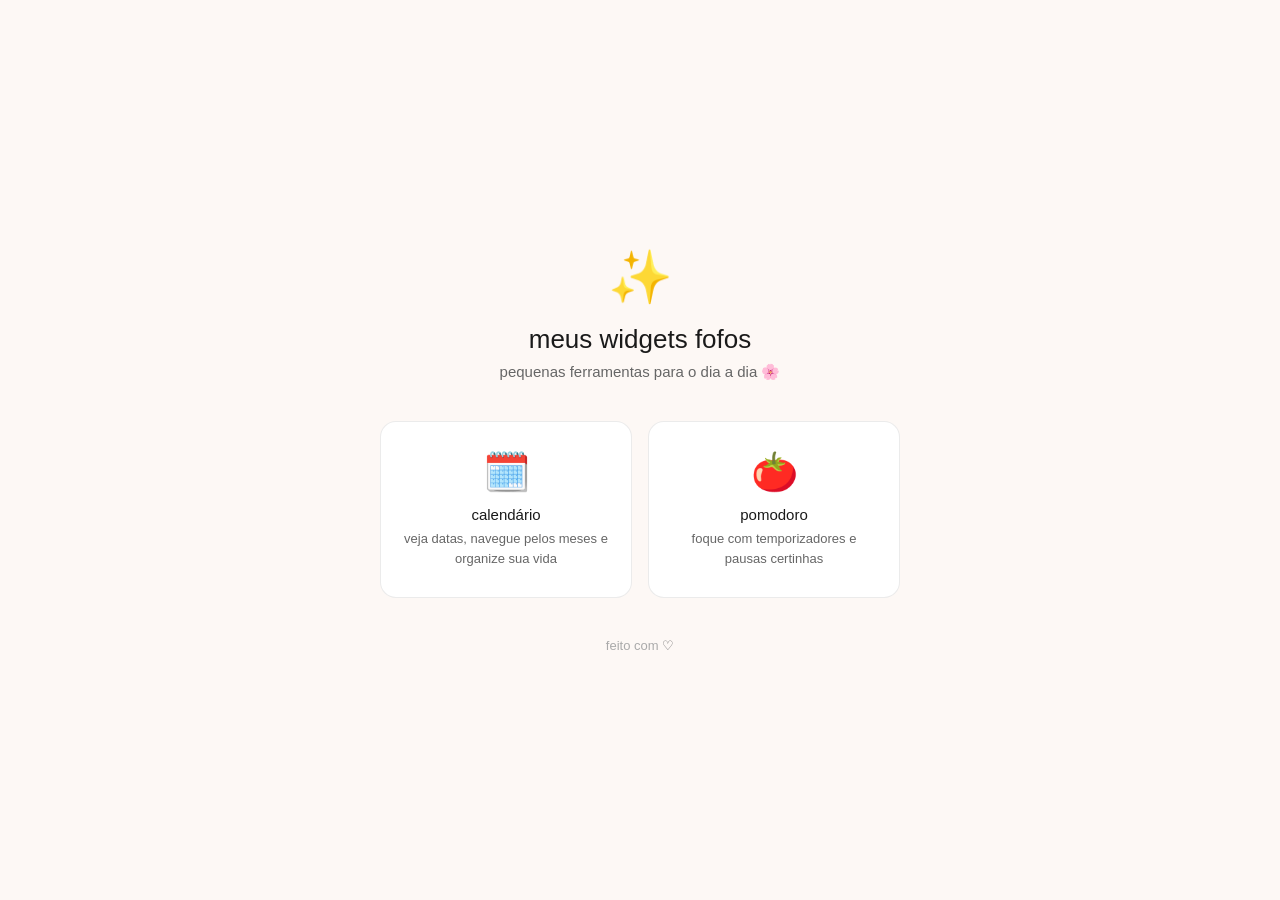
==== docs/index.html @ a5bf7abe "Add initial HTML structure for widgets page" ====
<!DOCTYPE html>
<html lang="pt-BR">
<head>
  <meta charset="UTF-8" />
  <meta name="viewport" content="width=device-width, initial-scale=1.0" />
  <title>meus widgets fofos ✨</title>
  <style>
    *, *::before, *::after { box-sizing: border-box; margin: 0; padding: 0; }

    :root {
      --bg: #fdf8f5;
      --surface: #ffffff;
      --border: rgba(0, 0, 0, 0.08);
      --border-hover: rgba(0, 0, 0, 0.18);
      --text-primary: #1a1a1a;
      --text-secondary: #666;
      --text-tertiary: #aaa;
      --radius-lg: 16px;
    }

    @media (prefers-color-scheme: dark) {
      :root {
        --bg: #1a1814;
        --surface: #252320;
        --border: rgba(255, 255, 255, 0.08);
        --border-hover: rgba(255, 255, 255, 0.2);
        --text-primary: #f0ece8;
        --text-secondary: #999;
        --text-tertiary: #555;
      }
    }

    body {
      font-family: -apple-system, BlinkMacSystemFont, "Segoe UI", sans-serif;
      background: var(--bg);
      color: var(--text-primary);
      min-height: 100vh;
      display: flex;
      flex-direction: column;
      align-items: center;
      justify-content: center;
      padding: 2rem 1rem;
    }

    .hero {
      text-align: center;
      margin-bottom: 2.5rem;
    }

    .hero-emoji {
      font-size: 52px;
      display: block;
      margin-bottom: 1rem;
      animation: float 3s ease-in-out infinite;
    }

    @keyframes float {
      0%, 100% { transform: translateY(0); }
      50% { transform: translateY(-8px); }
    }

    .hero h1 {
      font-size: 26px;
      font-weight: 500;
      color: var(--text-primary);
      margin-bottom: 0.5rem;
    }

    .hero p {
      font-size: 15px;
      color: var(--text-secondary);
    }

    .grid {
      display: grid;
      grid-template-columns: repeat(auto-fit, minmax(200px, 1fr));
      gap: 16px;
      width: 100%;
      max-width: 520px;
      margin-bottom: 2.5rem;
    }

    .card {
      background: var(--surface);
      border: 0.5px solid var(--border);
      border-radius: var(--radius-lg);
      padding: 1.75rem 1.25rem;
      text-align: center;
      cursor: pointer;
      transition: border-color 0.2s, transform 0.15s;
      text-decoration: none;
      display: block;
    }

    .card:hover {
      border-color: var(--border-hover);
      transform: translateY(-4px);
    }

    .card:active {
      transform: scale(0.97);
    }

    .card-emoji {
      font-size: 38px;
      display: block;
      margin-bottom: 0.75rem;
    }

    .card-title {
      font-size: 15px;
      font-weight: 500;
      color: var(--text-primary);
      margin-bottom: 6px;
    }

    .card-desc {
      font-size: 13px;
      color: var(--text-secondary);
      line-height: 1.55;
    }

    footer {
      font-size: 13px;
      color: var(--text-tertiary);
    }

    footer span {
      color: var(--text-secondary);
    }
  </style>
</head>
<body>

  <div class="hero">
    <span class="hero-emoji">✨</span>
    <h1>meus widgets fofos</h1>
    <p>pequenas ferramentas para o dia a dia 🌸</p>
  </div>

  <div class="grid">
    <a class="card" href="calendario.html">
      <span class="card-emoji">🗓️</span>
      <p class="card-title">calendário</p>
      <p class="card-desc">veja datas, navegue pelos meses e organize sua vida</p>
    </a>

    <a class="card" href="pomodoro.html">
      <span class="card-emoji">🍅</span>
      <p class="card-title">pomodoro</p>
      <p class="card-desc">foque com temporizadores e pausas certinhas</p>
    </a>
  </div>

  <footer>feito com <span>♡</span></footer>

</body>
</html>
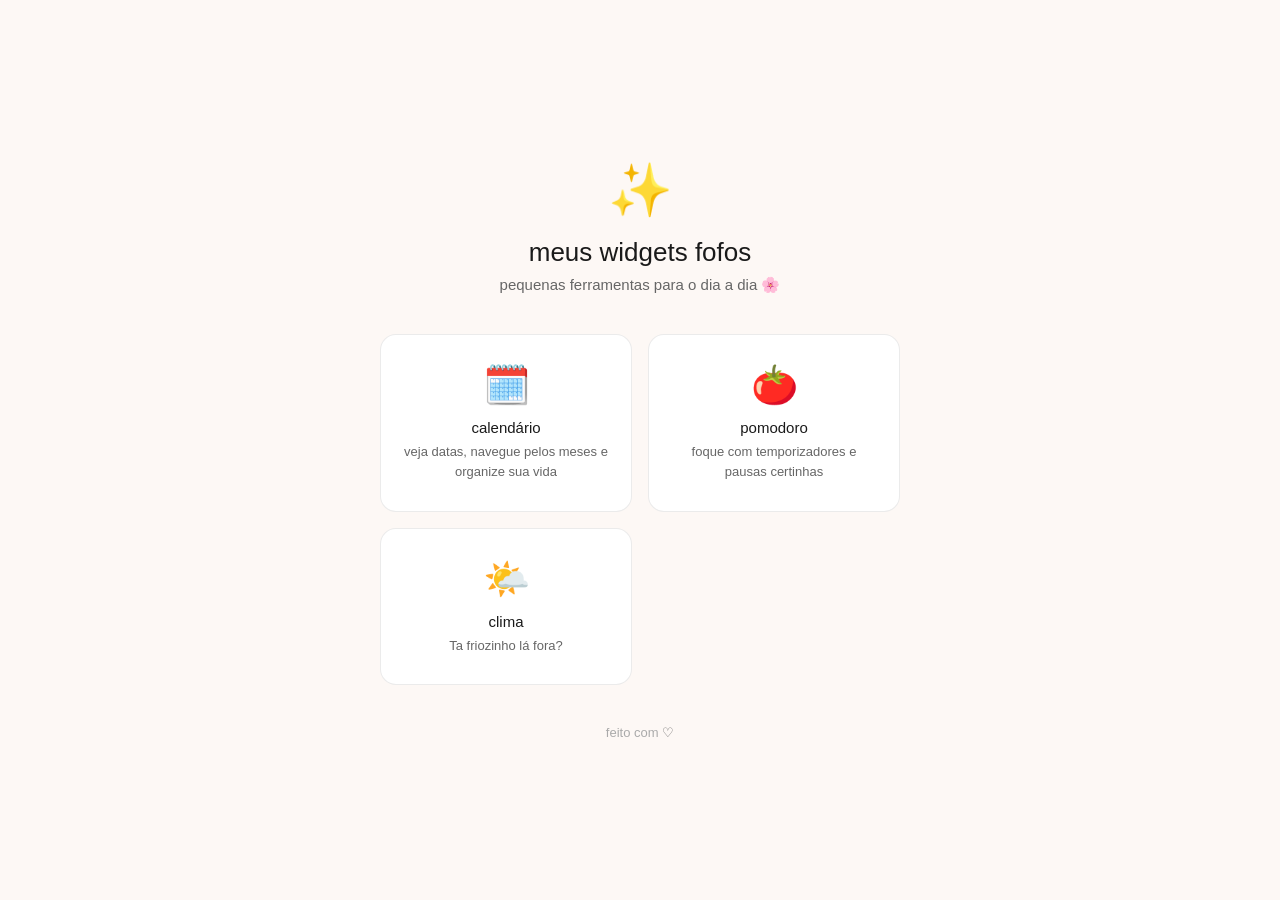
==== commit be481ce3: "Add weather widget card to index.html" ====
--- a/docs/index.html
+++ b/docs/index.html
@@ -139,16 +139,22 @@
   </div>
 
   <div class="grid">
-    <a class="card" href="calendario.html">
+    <a class="card" href="./widgets/calendario">
       <span class="card-emoji">🗓️</span>
       <p class="card-title">calendário</p>
       <p class="card-desc">veja datas, navegue pelos meses e organize sua vida</p>
     </a>
 
-    <a class="card" href="pomodoro.html">
+    <a class="card" href="./widgets/pomodoro/">
       <span class="card-emoji">🍅</span>
       <p class="card-title">pomodoro</p>
       <p class="card-desc">foque com temporizadores e pausas certinhas</p>
+    </a>
+    
+    <a class="card" href="./widgets/clima">
+      <span class="card-emoji">🌤️</span>
+      <p class="card-title">clima</p>
+      <p class="card-desc">Ta friozinho lá fora?</p>
     </a>
   </div>
 
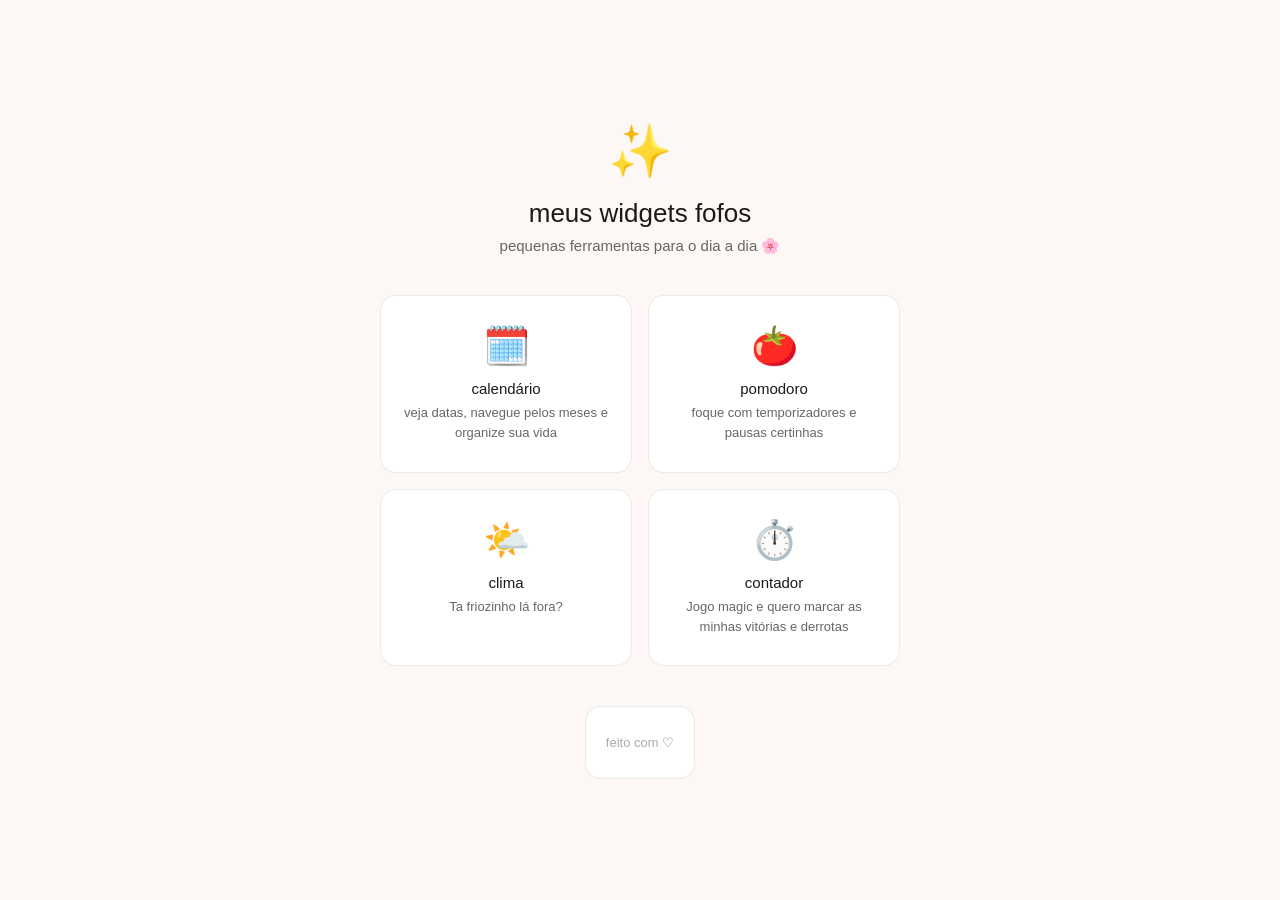
==== commit 256b7279: "Add card for 'contador' widget in index.html" ====
--- a/docs/index.html
+++ b/docs/index.html
@@ -156,6 +156,11 @@
       <p class="card-title">clima</p>
       <p class="card-desc">Ta friozinho lá fora?</p>
     </a>
+
+    <a class="card" href="./widgets/clima">
+      <span class="card-emoji">⏱️</span>
+      <p class="card-title">contador</p>
+      <p class="card-desc">Jogo magic e quero marcar as minhas vitórias e derrotas</p>
   </div>
 
   <footer>feito com <span>♡</span></footer>
